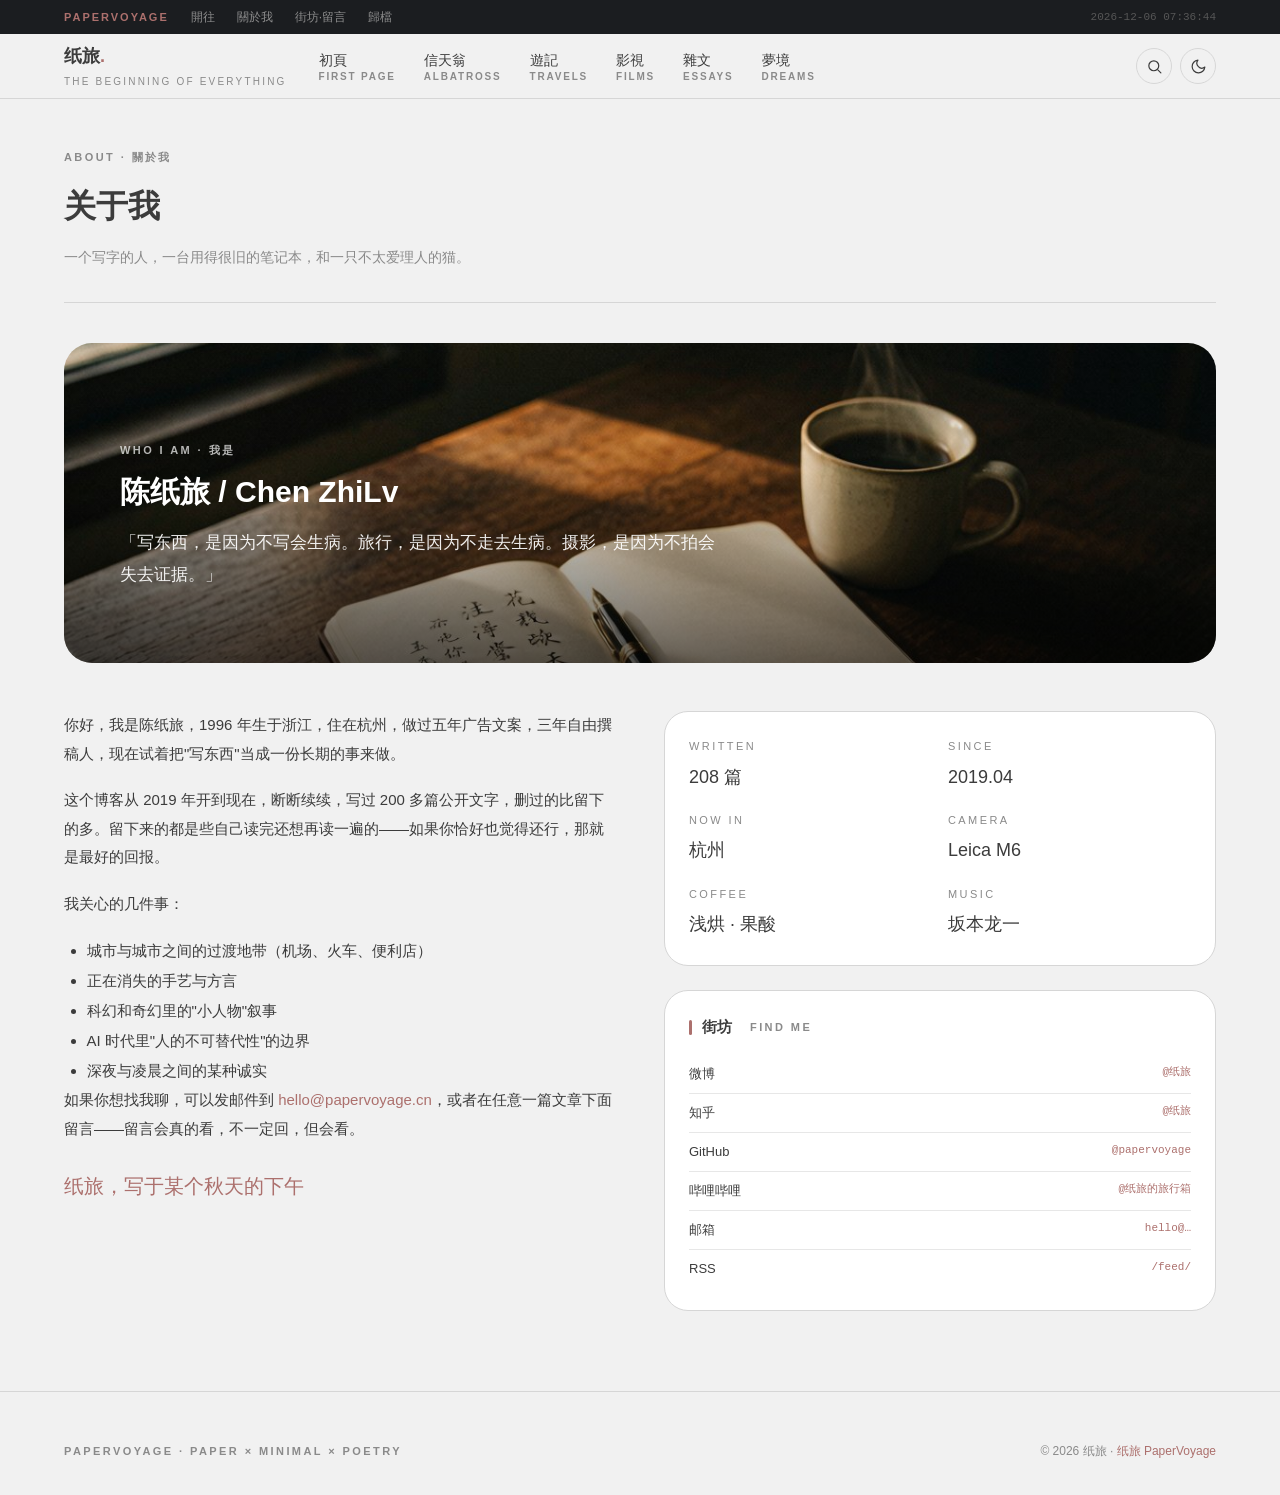
==== demo/about.html @ 53f0a87d "Initial commit: blog demo and papervoyage WordPress theme" ====
<!DOCTYPE html>
<html lang="zh-CN">
<head>
<meta charset="UTF-8">
<meta name="viewport" content="width=device-width, initial-scale=1.0">
<title>关于我 · 纸旅 PaperVoyage</title>
<link rel="stylesheet" href="theme.css">
<script>(function(){try{var t=localStorage.getItem('papervoyage-theme');if(t)document.documentElement.setAttribute('data-theme',t);}catch(e){}})();</script>
</head>
<body>

<div class="topbar"><div class="wrap">
  <span class="brandmark">PAPERVOYAGE</span>
  <ul class="menu">
    <li><a href="articles.html">開往</a></li>
    <li><a href="about.html">關於我</a></li>
    <li><a href="guestbook.html">街坊·留言</a></li>
    <li><a href="archive.html">歸檔</a></li>
  </ul>
  <span class="mono-date" id="topbar-clock"></span>
</div></div>

<header class="site-header"><div class="wrap">
  <div class="site-branding">
    <p class="site-title"><a href="index.html">纸旅<span class="dot">.</span></a></p>
    <div class="site-desc">The Beginning of Everything</div>
  </div>
  <nav class="main-navigation" id="site-navigation"><ul class="menu">
    <li class="menu-item"><a href="index.html"><span>初頁</span><span class="en">First Page</span></a></li>
    <li class="menu-item"><a href="category-albatross.html"><span>信天翁</span><span class="en">Albatross</span></a></li>
    <li class="menu-item"><a href="category-travels.html"><span>遊記</span><span class="en">Travels</span></a></li>
    <li class="menu-item"><a href="category-films.html"><span>影視</span><span class="en">Films</span></a></li>
    <li class="menu-item"><a href="category-essays.html"><span>雜文</span><span class="en">Essays</span></a></li>
    <li class="menu-item"><a href="category-dreams.html"><span>夢境</span><span class="en">Dreams</span></a></li>
  </ul></nav>
  <div class="header-actions">
    <button class="icon-btn" id="search-toggle" aria-label="搜索"><svg viewBox="0 0 24 24"><circle cx="11" cy="11" r="7"/><path d="M21 21l-4.3-4.3"/></svg></button>
    <button class="icon-btn" id="theme-toggle" aria-label="切换明暗"><svg viewBox="0 0 24 24"><path d="M21 12.8A9 9 0 1 1 11.2 3 7 7 0 0 0 21 12.8z"/></svg></button>
    <button class="icon-btn menu-toggle" id="menu-toggle" aria-label="菜单"><svg viewBox="0 0 24 24"><path d="M4 7h16M4 12h16M4 17h16"/></svg></button>
  </div>
</div></header>
<div class="nav-mask" id="nav-mask"></div>

<div class="search-overlay" id="search-overlay">
  <button class="icon-btn search-close" id="search-close">✕</button>
  <div class="search-inner">
    <span class="en-sub">Search the Archive</span>
    <form action="articles.html" method="get"><input type="search" name="q" placeholder="搜索文章…" autocomplete="off"></form>
  </div>
</div>

<main>
  <div class="wrap">
    <header class="page-head reveal">
      <span class="en-sub">About · 關於我</span>
      <h1>关于我</h1>
      <p class="desc">一个写字的人，一台用得很旧的笔记本，和一只不太爱理人的猫。</p>
    </header>

    <div class="about-hero reveal">
      <div class="hero-content">
        <span class="en-sub" style="color:rgba(255,255,255,.7)">Who I Am · 我是</span>
        <h1 style="font-size:30px">陈纸旅 / Chen ZhiLv</h1>
        <p class="hero-quote">「写东西，是因为不写会生病。旅行，是因为不走去生病。摄影，是因为不拍会失去证据。」</p>
      </div>
    </div>

    <div style="height:48px"></div>

    <div class="about-grid reveal">
      <div class="about-bio">
        <p>你好，我是陈纸旅，1996 年生于浙江，住在杭州，做过五年广告文案，三年自由撰稿人，现在试着把"写东西"当成一份长期的事来做。</p>
        <p>这个博客从 2019 年开到现在，断断续续，写过 200 多篇公开文字，删过的比留下的多。留下来的都是些自己读完还想再读一遍的——如果你恰好也觉得还行，那就是最好的回报。</p>
        <p>我关心的几件事：</p>
        <ul style="padding-left:1.5em;line-height:2">
          <li>城市与城市之间的过渡地带（机场、火车、便利店）</li>
          <li>正在消失的手艺与方言</li>
          <li>科幻和奇幻里的"小人物"叙事</li>
          <li>AI 时代里"人的不可替代性"的边界</li>
          <li>深夜与凌晨之间的某种诚实</li>
        </ul>
        <p>如果你想找我聊，可以发邮件到 <a href="mailto:hello@papervoyage.cn" style="color:var(--brand)">hello@papervoyage.cn</a>，或者在任意一篇文章下面留言——留言会真的看，不一定回，但会看。</p>
        <p class="sig">纸旅，写于某个秋天的下午</p>
      </div>

      <div>
        <div class="about-meta">
          <div class="cell"><span class="lab">Written</span><span class="val">208 篇</span></div>
          <div class="cell"><span class="lab">Since</span><span class="val">2019.04</span></div>
          <div class="cell"><span class="lab">Now In</span><span class="val">杭州</span></div>
          <div class="cell"><span class="lab">Camera</span><span class="val">Leica M6</span></div>
          <div class="cell"><span class="lab">Coffee</span><span class="val">浅烘 · 果酸</span></div>
          <div class="cell"><span class="lab">Music</span><span class="val">坂本龙一</span></div>
        </div>

        <div class="widget" style="margin-top:24px">
          <h3 class="widget-title">街坊 <span class="en-sub" style="margin-left:8px">Find me</span></h3>
          <ul>
            <li><a href="https://weibo.com" target="_blank" rel="noopener">微博</a><span class="n">@纸旅</span></li>
            <li><a href="https://www.zhihu.com" target="_blank" rel="noopener">知乎</a><span class="n">@纸旅</span></li>
            <li><a href="https://github.com" target="_blank" rel="noopener">GitHub</a><span class="n">@papervoyage</span></li>
            <li><a href="https://www.bilibili.com" target="_blank" rel="noopener">哔哩哔哩</a><span class="n">@纸旅的旅行箱</span></li>
            <li><a href="mailto:hello@papervoyage.cn">邮箱</a><span class="n">hello@…</span></li>
            <li><a href="#">RSS</a><span class="n">/feed/</span></li>
          </ul>
        </div>
      </div>
    </div>
  </div>
</main>

<footer class="site-footer"><div class="wrap">
  <div class="footer-bottom" style="border-top:none;padding-top:0">
    <span class="en-sub">PAPERVOYAGE · Paper × Minimal × Poetry</span>
    <span>© 2026 纸旅 · <a href="index.html" style="color:var(--brand)">纸旅 PaperVoyage</a></span>
  </div>
</div></footer>

<div class="float-tools" id="float-tools">
  <button class="icon-btn" id="back-to-top" aria-label="回到顶部"><svg viewBox="0 0 24 24"><path d="M12 19V5M5 12l7-7 7 7"/></svg></button>
</div>

<script src="theme.js"></script>
</body>
</html>
---- demo/theme.css ----
/* ============================================================
   纸旅 PaperVoyage · 主题样式（与 WordPress 主题同步）
   ============================================================ */

:root{
  --brand:#ac706d; --brand-hover:#9a6260;
  --bg:#f1f1f1; --bg-secondary:#e8e8e8; --surface:#ffffff;
  --ink:#3c3c3c; --muted:#8a8a8a; --line:#d6d6d6; --line-soft:rgba(60,60,60,.12);
  --topbar-bg:#1b1d20; --topbar-text:#8d8d8d;
  --font-sans:"Noto Sans SC","PingFang SC","Hiragino Sans GB","Microsoft YaHei",sans-serif;
  --font-serif:"Noto Serif SC","Songti SC","STSong","SimSun",serif;
  --font-mono:Menlo,Consolas,monaco,"Courier New",monospace;
  --r-sm:4px; --r-md:8px; --r-lg:12px; --r-xl:24px; --r-hero:28px; --r-pill:9999px;
  --shadow-pop:0 0 0 1px #0000000f,0 8px 20px -4px #0000001c,0 24px 56px -18px #0003;
}
[data-theme="dark"]{
  --brand:#b07a77; --brand-hover:#c08a87;
  --bg:#1b1d20; --bg-secondary:#23262a; --surface:#23262a;
  --ink:#c9c9c9; --muted:#7a7a7a; --line:#3a3a3a; --line-soft:rgba(255,255,255,.08);
  --topbar-bg:#0e1011; --topbar-text:#6d6d6d;
  --shadow-pop:0 0 0 1px #ffffff17,0 20px 48px -16px #00000073;
}

*,*::before,*::after{box-sizing:border-box;margin:0;padding:0}
html{-webkit-text-size-adjust:100%}
body{font-family:var(--font-sans);font-size:15px;line-height:1.85;color:var(--ink);background:var(--bg);transition:background .2s ease,color .2s ease;word-wrap:break-word}
a{color:var(--ink);text-decoration:none;transition:color .15s}
a:hover{color:var(--brand)}
img{display:block;max-width:100%}
button,input,textarea,select{font:inherit;color:inherit}
::selection{background:var(--brand);color:#fff}

.wrap{max-width:1200px;margin:0 auto;padding:0 24px}
.en-sub{font-size:11px;font-weight:600;letter-spacing:.22em;text-transform:uppercase;color:var(--muted)}
.sec-head{display:flex;align-items:center;gap:12px;margin-bottom:24px;flex-wrap:nowrap}
.sec-head .bar{width:3px;height:20px;background:var(--brand);border-radius:2px;flex:none}
.sec-head h2{font-size:20px;font-weight:600;white-space:nowrap;flex:none}
.sec-head .en-sub{white-space:nowrap;overflow:hidden;text-overflow:ellipsis;min-width:0}
.sec-head .more-link{flex:none}
.more-link{font-size:11px;font-weight:600;letter-spacing:.22em;text-transform:uppercase;color:var(--muted);margin-left:auto}
.more-link:hover{color:var(--brand)}

.reveal{opacity:0;transform:translateY(16px);transition:opacity .5s ease,transform .5s ease}
.reveal.is-in{opacity:1;transform:none}
@media(prefers-reduced-motion:reduce){.reveal{opacity:1;transform:none;transition:none}}

/* ========== 顶部工具条 ========== */
.topbar{background:var(--topbar-bg);color:var(--topbar-text);font-size:12px}
.topbar .wrap{display:flex;align-items:center;gap:22px;min-height:34px}
.topbar .brandmark{color:var(--brand);font-weight:600;letter-spacing:.18em;font-size:11px;text-transform:uppercase}
.topbar a{color:var(--topbar-text);font-size:12px}
.topbar a:hover{color:#e8e8e8}
.topbar .menu{display:flex;gap:22px;list-style:none}
.topbar .mono-date{margin-left:auto;font-family:var(--font-mono);font-size:11px;color:#565656}

/* ========== 吸顶主导航 ========== */
.site-header{position:sticky;top:0;z-index:50;background:rgba(241,241,241,.82);backdrop-filter:blur(8px);-webkit-backdrop-filter:blur(8px);border-bottom:1px solid var(--line)}
[data-theme="dark"] .site-header{background:rgba(27,29,32,.82)}
.site-header .wrap{display:flex;align-items:center;gap:32px;min-height:64px}
.site-title{font-size:18px;font-weight:600}
.site-title .dot{color:var(--brand)}
.site-desc{font-size:10px;letter-spacing:.22em;text-transform:uppercase;color:var(--muted)}
.main-navigation{flex:1}
.main-navigation .menu{display:flex;gap:28px;list-style:none}
.main-navigation .menu-item>a{display:flex;flex-direction:column;padding:10px 0 8px;font-size:14px;font-weight:500;line-height:1.3;position:relative}
.main-navigation .menu-item>a .en{font-size:10px;font-weight:600;letter-spacing:.18em;text-transform:uppercase;color:var(--muted);transition:color .15s}
.main-navigation .menu-item>a::after{content:"";position:absolute;left:0;right:100%;bottom:4px;height:2px;background:var(--brand);border-radius:2px;transition:right .2s}
.main-navigation .menu-item>a:hover,.main-navigation .menu-item>a.active{color:var(--brand)}
.main-navigation .menu-item>a:hover .en,.main-navigation .menu-item>a.active .en{color:var(--brand)}
.main-navigation .menu-item>a:hover::after,.main-navigation .menu-item>a.active::after{right:0}
.header-actions{display:flex;gap:8px}
.icon-btn{display:inline-flex;align-items:center;justify-content:center;width:36px;height:36px;border:1px solid var(--line);border-radius:var(--r-pill);background:transparent;color:var(--ink);cursor:pointer;transition:.15s}
.icon-btn:hover{color:var(--brand);border-color:var(--brand)}
.icon-btn svg{width:17px;height:17px;stroke:currentColor;fill:none;stroke-width:1.7;stroke-linecap:round;stroke-linejoin:round}
.menu-toggle{display:none}

/* ========== Hero ========== */
.hero{padding:40px 0 0}
.hero-inner{position:relative;border-radius:var(--r-hero);overflow:hidden;min-height:460px;display:flex;align-items:flex-end;background:#2b2b2b url("../papervoyage/assets/img/hero-default.jpg") center/cover no-repeat;color:#f1f1f1}
.hero-inner::before{content:"";position:absolute;inset:0;background:linear-gradient(0deg,rgba(0,0,0,.66),rgba(0,0,0,.06) 62%)}
.hero-content{position:relative;z-index:2;padding:56px 56px 88px;max-width:720px}
.hero-content .en-sub{color:rgba(255,255,255,.7);display:block;margin-bottom:12px}
.hero-content h1{font-size:36px;line-height:1.35;margin-bottom:14px;color:#fff}
.hero-quote{font-family:var(--font-serif);font-size:17px;line-height:1.9;color:rgba(255,255,255,.92)}
.hero-corners span{position:absolute;width:20px;height:20px;z-index:3;border-style:solid;border-color:rgba(255,255,255,.8);border-width:0}
.c-tl{top:18px;left:18px;border-top-width:2px;border-left-width:2px}
.c-tr{top:18px;right:18px;border-top-width:2px;border-right-width:2px}
.c-bl{bottom:18px;left:18px;border-bottom-width:2px;border-left-width:2px}
.c-br{bottom:18px;right:18px;border-bottom-width:2px;border-right-width:2px}
.hero-bubble{position:absolute;background:rgba(255,255,255,.88);color:#3c3c3c;font-size:12px;line-height:1.5;border-radius:14px;padding:6px 14px;box-shadow:0 4px 14px rgba(0,0,0,.14);max-width:220px;z-index:2;animation:bubble-float 7s ease-in-out infinite}
.hero-bubble .who{color:var(--brand);font-weight:600;margin-right:4px}
@keyframes bubble-float{0%,100%{transform:translateY(0)}50%{transform:translateY(-10px)}}
.hero-waves{position:relative;height:90px;margin-top:-64px;z-index:4;pointer-events:none}
.hero-waves svg{width:100%;height:100%;display:block}
.wave{animation:move-forever 12s linear infinite}
.wave.w2{animation-duration:9s;animation-direction:reverse}
.wave.w3{animation-duration:15s}
.wf1{fill:hsla(0,0%,95%,.3)}
.wf2{fill:hsla(0,0%,95%,.5)}
.wf3{fill:hsla(0,0%,95%,.7)}
[data-theme="dark"] .wf1{fill:rgba(255,255,255,.04)}
[data-theme="dark"] .wf2{fill:rgba(255,255,255,.06)}
[data-theme="dark"] .wf3{fill:rgba(255,255,255,.09)}
@keyframes move-forever{0%{transform:translateX(0)}100%{transform:translateX(-50%)}}

/* ========== 通用区块 ========== */
.home-section{padding:48px 0 8px}
.home-grid{display:grid;grid-template-columns:repeat(3,1fr);gap:32px}
.post-item{display:flex;align-items:baseline;gap:12px;padding:11px 0;border-bottom:1px solid var(--line-soft);font-size:14px}
.post-item .t{flex:1;line-height:1.6}
.post-item .d{font-family:var(--font-mono);font-size:12px;color:var(--muted);flex:none}
.temp-badge{display:inline-block;background:var(--brand);color:#fff;font-size:11px;font-weight:600;font-family:var(--font-mono);padding:1px 8px;border-radius:var(--r-sm);line-height:1.6;flex:none;white-space:nowrap}
.feature-card{display:block;position:relative;border-radius:var(--r-xl);overflow:hidden;margin-bottom:20px;background:var(--bg-secondary)}
.feature-card .thumb{aspect-ratio:16/9;overflow:hidden}
.feature-card .thumb img{width:100%;height:100%;object-fit:cover;transition:transform .45s ease}
.feature-card:hover .thumb img{transform:scale(1.03)}
.feature-card .cap{position:absolute;left:0;right:0;bottom:0;padding:44px 22px 18px;background:linear-gradient(0deg,rgba(0,0,0,.72),transparent);color:#fff}
.feature-card .cat{font-size:10px;letter-spacing:.2em;text-transform:uppercase;color:rgba(255,255,255,.7);display:block;margin-bottom:6px}
.feature-card h3{font-size:18px;color:#fff}
.feature-card .d{font-family:var(--font-mono);font-size:11px;color:rgba(255,255,255,.65);margin-top:6px;display:block}
.hot-list{list-style:none}
.hot-list li{display:flex;align-items:baseline;gap:10px;padding:9px 0;border-bottom:1px solid var(--line-soft);font-size:13px}
.hot-list li:last-child{border-bottom:none}
.hot-list .rank{font-family:var(--font-mono);font-size:12px;color:var(--muted);width:20px;flex:none}
.hot-list li:nth-child(-n+3) .rank{color:var(--brand);font-weight:700}
.hot-list .t{flex:1}
.hot-list .temp-badge{font-size:10px;padding:0 6px}

/* ========== 标签云（纸面内联列表 · 修复破坏美感） ========== */
.tag-cloud{font-size:12px;line-height:1.9;color:var(--muted);display:flex;flex-wrap:wrap;align-items:baseline;gap:0 4px}
.tag-cloud a{color:var(--ink);transition:color .15s;display:inline-flex;align-items:baseline;gap:3px}
.tag-cloud a:hover{color:var(--brand)}
.tag-cloud .n{font-family:var(--font-mono);font-size:10px;color:var(--muted);font-weight:400;opacity:.7}
.tag-cloud a:hover .n{color:var(--brand);opacity:1}
.tag-cloud .sep{color:var(--line);user-select:none;padding:0 4px;opacity:.6}

/* ========== 筛选条（功能型：使用纸色胶囊） ========== */
.filter-bar{margin-bottom:32px}
.filter-bar .en-sub{display:block;margin-bottom:10px}
.tag-pills{display:flex;flex-wrap:wrap;gap:8px}
.tag-pill{display:inline-flex;align-items:center;gap:6px;border:1px solid var(--line);border-radius:var(--r-pill);padding:4px 14px;font-size:12px;color:var(--muted);background:var(--bg);transition:.15s}
.tag-pill .n{font-family:var(--font-mono);font-size:11px;color:var(--brand)}
.tag-pill:hover,.tag-pill.is-active{color:var(--brand);border-color:var(--brand);background:var(--surface)}

/* ========== 页面头（列表/归档/关于/搜索） ========== */
.page-head{padding:48px 0 32px;border-bottom:1px solid var(--line);margin-bottom:40px}
.page-head .en-sub{display:block;margin-bottom:10px}
.page-head h1{font-size:32px;margin:0 0 8px}
.page-head .desc{color:var(--muted);font-size:14px;max-width:640px;margin:0}

/* ========== 列表流 + 侧栏 ========== */
.content-with-sidebar{display:grid;grid-template-columns:minmax(0,1fr) 280px;gap:48px;align-items:start}
.post-card{background:var(--surface);border:1px solid var(--line);border-radius:var(--r-xl);overflow:hidden;margin-bottom:28px;transition:transform .2s ease,border-color .2s ease}
.post-card:hover{transform:translateY(-2px);border-color:var(--brand)}
.post-card .card-thumb{display:block;aspect-ratio:21/9;overflow:hidden}
.post-card .card-thumb img{width:100%;height:100%;object-fit:cover}
.post-card .card-body{padding:24px 28px}
.post-card .card-meta{display:flex;align-items:center;gap:12px;flex-wrap:wrap;font-size:12px;color:var(--muted);margin-bottom:10px}
.post-card .card-meta .cat-link{color:var(--brand);font-weight:500}
.post-card .card-meta time{font-family:var(--font-mono);font-size:11px}
.post-card h2{font-size:20px;margin:0 0 10px}
.post-card .excerpt{color:var(--muted);font-size:14px;margin-bottom:14px}
.post-card .card-foot{display:flex;align-items:center;gap:14px}
.btn{display:inline-block;font-size:13px;padding:8px 20px;border-radius:var(--r-md);border:1px solid var(--line);background:transparent;color:var(--ink);transition:.15s}
.btn:hover{border-color:var(--brand);color:var(--brand)}
.btn-primary{background:var(--brand);color:#fff;border-color:var(--brand)}
.btn-primary:hover{background:var(--brand-hover);border-color:var(--brand-hover);color:#fff}

.widget{background:var(--surface);border:1px solid var(--line);border-radius:var(--r-xl);padding:22px 24px;margin-bottom:24px;font-size:13px}
.widget-title{display:flex;align-items:center;gap:10px;font-size:15px;font-weight:600;margin:0 0 14px}
.widget-title::before{content:"";width:3px;height:15px;background:var(--brand);border-radius:2px;flex:none}
.widget ul{list-style:none;margin:0;padding:0}
.widget ul li{padding:7px 0;border-bottom:1px solid var(--line-soft);display:flex;justify-content:space-between;gap:8px}
.widget ul li:last-child{border-bottom:none}
.widget ul li a:hover{color:var(--brand)}
.widget ul li .n{font-family:var(--font-mono);font-size:11px;color:var(--brand)}
.widget .post-date{display:block;font-family:var(--font-mono);font-size:11px;color:var(--muted);margin-top:2px}
.widget input[type=search],.widget input[type=text]{width:100%;padding:8px 12px;border:1px solid var(--line);border-radius:var(--r-md);background:var(--bg);outline:none;transition:border-color .2s}
.widget input:focus{border-color:var(--brand)}

.pagination{display:flex;justify-content:center;gap:8px;margin:40px 0}
.pagination a,.pagination span{display:inline-flex;align-items:center;justify-content:center;min-width:38px;height:38px;padding:0 12px;border:1px solid var(--line);border-radius:var(--r-md);font-size:13px;font-family:var(--font-mono);color:var(--muted);background:var(--surface)}
.pagination a:hover{color:var(--brand);border-color:var(--brand)}
.pagination .current{background:var(--brand);border-color:var(--brand);color:#fff}

/* ========== 文章详情 ========== */
.single-head{padding:56px 0 32px;max-width:760px}
.single-head .en-sub{display:block;margin-bottom:12px}
.single-head h1{font-size:34px;line-height:1.35;margin-bottom:18px}
.single-meta{display:flex;flex-wrap:wrap;align-items:center;gap:16px;font-size:13px;color:var(--muted)}
.single-meta time{font-family:var(--font-mono);font-size:12px}
.single-meta .sep{width:3px;height:3px;border-radius:50%;background:var(--line)}

.single-layout{display:grid;grid-template-columns:minmax(0,1fr) 280px;gap:56px;align-items:start}
.entry-content{max-width:72ch;font-size:16px;line-height:1.9}
.entry-content>p{margin-bottom:1.5em;text-align:justify}
.entry-content h2{font-size:24px;margin:2em 0 .8em;padding-left:14px;border-left:3px solid var(--brand)}
.entry-content h3{font-size:19px;margin:1.8em 0 .7em}
.entry-content ul,.entry-content ol{padding-left:1.5em;margin-bottom:1.5em}
.entry-content li{margin-bottom:.4em}
.entry-content img{border-radius:var(--r-lg);margin:1.6em auto}
.entry-content figure{margin:1.6em 0}
.entry-content figcaption{text-align:center;font-size:12px;color:var(--muted);margin-top:8px}
.entry-content blockquote{margin:1.8em 0;padding:14px 0 14px 20px;border-left:3px solid var(--brand);color:var(--muted);font-family:var(--font-serif);font-size:1.05em}
.entry-content code{font-family:var(--font-mono);font-size:.88em;background:var(--bg-secondary);padding:2px 7px;border-radius:var(--r-sm);color:var(--brand-dark-mode)}
[data-theme="dark"] .entry-content code{color:#d39a97}
.entry-content pre{padding:18px 20px;background:var(--bg-secondary);border-radius:var(--r-lg);border:1px solid var(--line);line-height:1.7;overflow-x:auto;margin:1.6em 0}
.entry-content pre code{background:none;padding:0;color:inherit}

.single-thumb{border-radius:var(--r-xl);overflow:hidden;margin-bottom:40px}
.entry-tags{display:flex;flex-wrap:wrap;gap:8px;margin:36px 0}

.share-box{display:flex;align-items:center;gap:10px;padding:18px 22px;background:var(--surface);border:1px solid var(--line);border-radius:var(--r-xl);margin-bottom:28px;flex-wrap:wrap}
.share-box .en-sub{margin-right:auto}
.share-btn{display:inline-flex;align-items:center;gap:6px;border:1px solid var(--line);background:transparent;border-radius:var(--r-pill);padding:6px 16px;font-size:12px;color:var(--muted);cursor:pointer;transition:.15s}
.share-btn:hover{color:var(--brand);border-color:var(--brand)}
.share-btn svg{width:14px;height:14px;stroke:currentColor;fill:none;stroke-width:1.7;stroke-linecap:round;stroke-linejoin:round}

.post-nav{display:grid;grid-template-columns:1fr 1fr;gap:20px;margin:8px 0 40px}
.post-nav a{display:block;padding:18px 22px;background:var(--surface);border:1px solid var(--line);border-radius:var(--r-xl);transition:.2s}
.post-nav a:hover{border-color:var(--brand);transform:translateY(-2px)}
.post-nav .nav-label{font-size:10px;letter-spacing:.22em;text-transform:uppercase;color:var(--muted);display:block;margin-bottom:6px}
.post-nav .nav-title{font-size:14px;font-weight:500}
.post-nav .nav-next{text-align:right}

.comments-area{margin-top:48px;padding-top:36px;border-top:1px solid var(--line)}
.comments-title{display:flex;align-items:center;gap:12px;font-size:18px;margin-bottom:24px}
.comment-list{list-style:none;margin:0;padding:0}
.comment-list .children{list-style:none;margin:0;padding-left:52px}
.comment-body{display:flex;gap:14px;padding:20px 0;border-bottom:1px solid var(--line-soft)}
.comment-avatar{width:40px;height:40px;border-radius:var(--r-pill);flex:none;background:linear-gradient(135deg,var(--brand),#7e524f);color:#fff;display:flex;align-items:center;justify-content:center;font-size:14px;font-weight:600}
.comment-main{flex:1;min-width:0}
.comment-meta{display:flex;align-items:baseline;gap:10px;flex-wrap:wrap;margin-bottom:6px}
.comment-author{font-size:14px;font-weight:600}
.comment-date{font-family:var(--font-mono);font-size:11px;color:var(--muted)}
.comment-content p{font-size:14px;margin-bottom:.4em}
.comment-reply{font-size:11px;letter-spacing:.14em;text-transform:uppercase;color:var(--muted);font-weight:600}
.comment-reply:hover{color:var(--brand)}
.comment-form{margin-top:24px;display:grid;gap:14px}
.comment-form textarea,.comment-form input[type=text],.comment-form input[type=email]{width:100%;padding:12px 16px;background:var(--surface);border:1px solid var(--line);border-radius:var(--r-lg);outline:none;transition:border-color .2s;font-family:inherit}
.comment-form textarea:focus,.comment-form input:focus{border-color:var(--brand)}
.comment-form label{display:block;font-size:12px;color:var(--muted);margin-bottom:6px}
.comment-form .row{display:grid;grid-template-columns:1fr 1fr 1fr;gap:12px}
.comment-form .hint{font-size:12px;color:var(--muted)}

/* ========== 归档时间线 ========== */
.archive-timeline{position:relative;padding-left:24px}
.archive-timeline::before{content:"";position:absolute;left:5px;top:6px;bottom:6px;width:1px;background:var(--line)}
.archive-year{margin-bottom:36px}
.archive-year h2{position:relative;font-size:22px;font-family:var(--font-mono);color:var(--brand);margin-bottom:16px}
.archive-year h2::before{content:"";position:absolute;left:-24px;top:50%;width:11px;height:11px;margin-top:-5px;border-radius:50%;background:var(--bg);border:2px solid var(--brand)}

/* ========== 关于页 ========== */
.about-hero{position:relative;border-radius:var(--r-hero);overflow:hidden;min-height:320px;background:#2b2b2b url("../papervoyage/assets/img/card-essay.jpg") center/cover no-repeat;display:flex;align-items:flex-end}
.about-hero::before{content:"";position:absolute;inset:0;background:linear-gradient(0deg,rgba(0,0,0,.6),rgba(0,0,0,.05) 60%)}
.about-hero .hero-content{padding:48px 56px 72px;position:relative;z-index:2}
.about-grid{display:grid;grid-template-columns:1fr 1fr;gap:48px;align-items:start}
.about-bio{max-width:560px}
.about-bio p{font-size:15px;line-height:1.9;margin-bottom:1.2em}
.about-bio .sig{font-family:var(--font-serif);font-size:20px;color:var(--brand);margin-top:24px}
.about-meta{display:grid;grid-template-columns:repeat(2,1fr);gap:16px;background:var(--surface);border:1px solid var(--line);border-radius:var(--r-xl);padding:24px}
.about-meta .cell .lab{font-size:11px;letter-spacing:.22em;text-transform:uppercase;color:var(--muted);display:block;margin-bottom:4px}
.about-meta .cell .val{font-size:18px;font-weight:500}

/* ========== 搜索浮层 ========== */
.search-overlay{position:fixed;inset:0;z-index:90;background:rgba(241,241,241,.94);backdrop-filter:blur(10px);-webkit-backdrop-filter:blur(10px);display:flex;align-items:flex-start;justify-content:center;padding:14vh 24px 0;opacity:0;visibility:hidden;transition:.2s}
[data-theme="dark"] .search-overlay{background:rgba(27,29,32,.94)}
.search-overlay.is-open{opacity:1;visibility:visible}
.search-inner{width:100%;max-width:640px}
.search-inner .en-sub{display:block;margin-bottom:14px}
.search-inner input{width:100%;font-size:24px;font-weight:500;padding:14px 4px;background:transparent;border:none;border-bottom:2px solid var(--line);outline:none;color:var(--ink);font-family:inherit;transition:border-color .2s}
.search-inner input:focus{border-bottom-color:var(--brand)}
.search-hint{margin-top:12px;font-size:12px;color:var(--muted)}
.search-close{position:absolute;top:24px;right:24px;width:44px;height:44px;font-size:20px}

/* ========== 页脚 ========== */
.site-footer{border-top:1px solid var(--line);padding:48px 0 32px;margin-top:56px;font-size:13px;color:var(--muted)}
.footer-grid{display:grid;grid-template-columns:2fr 1fr 1fr 1fr;gap:32px;margin-bottom:32px}
.footer-brand .site-title{font-size:16px;color:var(--ink);margin-bottom:8px}
.footer-brand p{font-size:13px;margin:0 0 10px}
.footer-col h4{font-size:13px;font-weight:600;color:var(--ink);margin:0 0 12px}
.footer-col .menu{list-style:none;margin:0;padding:0}
.footer-col .menu li{padding:5px 0}
.footer-col a{color:var(--muted)}
.footer-col a:hover{color:var(--brand)}
.footer-bottom{border-top:1px solid var(--line-soft);padding-top:20px;display:flex;flex-wrap:wrap;gap:12px;align-items:center;justify-content:space-between;font-size:12px}

/* ========== 右侧悬浮工具条 ========== */
.float-tools{position:fixed;right:20px;bottom:88px;z-index:40;display:flex;flex-direction:column;gap:8px;padding:8px;background:rgba(255,255,255,.85);backdrop-filter:blur(8px);-webkit-backdrop-filter:blur(8px);border:1px solid var(--line);border-radius:var(--r-pill);opacity:0;visibility:hidden;transform:translateY(8px);transition:.2s}
[data-theme="dark"] .float-tools{background:rgba(35,38,42,.85)}
.float-tools.is-show{opacity:1;visibility:visible;transform:none}
.float-tools .icon-btn{border:none;width:34px;height:34px}

/* ========== 响应式 ========== */
@media(max-width:1024px){
  .home-grid{grid-template-columns:1fr 1fr}
  .footer-grid{grid-template-columns:1fr 1fr}
  .single-layout,.content-with-sidebar{grid-template-columns:1fr}
  .sidebar{order:2}
  .about-grid{grid-template-columns:1fr}
}
@media(max-width:768px){
  body{font-size:14px}
  .topbar .menu{display:none}
  .main-navigation{position:fixed;top:0;right:-100%;width:min(320px,84vw);height:100vh;background:var(--surface);box-shadow:var(--shadow-pop);z-index:80;padding:80px 28px 28px;transition:right .3s;overflow-y:auto;flex:none;display:block}
  .main-navigation.is-open{right:0}
  .main-navigation .menu{flex-direction:column;gap:4px}
  .main-navigation .menu-item>a{padding:12px 0}
  .menu-toggle{display:inline-flex;position:relative;z-index:90}
  .nav-mask{position:fixed;inset:0;background:rgba(0,0,0,.35);z-index:70;opacity:0;visibility:hidden;transition:.2s}
  .nav-mask.is-open{opacity:1;visibility:visible}
  .home-grid{grid-template-columns:1fr;gap:24px}
  .hero-content{padding:32px 24px 72px}
  .hero-content h1{font-size:26px}
  .hero-inner{min-height:340px;border-radius:20px}
  .hero-bubble{display:none}
  .post-item .d{display:none}
  .single-head h1{font-size:26px}
  .post-nav{grid-template-columns:1fr}
  .comment-form .row{grid-template-columns:1fr}
  .footer-grid{grid-template-columns:1fr;gap:24px}
  .float-tools{right:12px;bottom:72px}
  .footer-bottom{justify-content:flex-start}
  .about-hero{border-radius:20px}
  .about-hero .hero-content{padding:32px 24px 56px}
}

/* ============================================================
   栏目专属视觉 — 每个栏目页有独立的美学气质
   ============================================================ */

/* === 信天翁 · 海与飞翔 === */
.cat-albatross .cat-hero{
  background:linear-gradient(160deg,#2a3a4a,#1a2530);
  border-radius:var(--r-hero);overflow:hidden;position:relative;min-height:340px;display:flex;align-items:center;justify-content:center;
}
.cat-albatross .cat-hero::before{content:"";position:absolute;inset:0;background:url("../papervoyage/assets/img/hero-default.jpg") center/cover;opacity:.5;mix-blend-mode:luminosity}
.cat-albatross .cat-hero::after{content:"";position:absolute;inset:0;background:linear-gradient(180deg,rgba(20,35,50,.3),rgba(20,35,50,.7))}
.cat-albatross .cat-hero-inner{position:relative;z-index:2;text-align:center;color:#e8f0f5;padding:60px 40px}
.cat-albatross .cat-hero-inner .en-sub{color:rgba(180,200,215,.7);display:block;margin-bottom:14px}
.cat-albatross .cat-hero-inner h1{font-size:42px;color:#fff;letter-spacing:.08em}
.cat-albatross .cat-hero-inner p{font-family:var(--font-serif);font-size:15px;color:rgba(220,235,245,.8);margin-top:14px;max-width:480px;margin-left:auto;margin-right:auto}
.cat-albatross .wind-lines{position:absolute;inset:0;z-index:1;opacity:.3}
.cat-albatross .wind-lines svg{width:100%;height:100%}
/* 信天翁文章卡：航海日志风 */
.cat-albatross .log-card{display:grid;grid-template-columns:120px 1fr;gap:0;background:var(--surface);border:1px solid var(--line);border-radius:var(--r-xl);overflow:hidden;margin-bottom:20px;transition:border-color var(--t-base)}
.cat-albatross .log-card:hover{border-color:var(--brand)}
.cat-albatross .log-date{background:linear-gradient(180deg,#2a3a4a,#1a2530);color:#b8d0e0;display:flex;flex-direction:column;align-items:center;justify-content:center;padding:20px 12px;font-family:var(--font-mono)}
.cat-albatross .log-date .day{font-size:28px;font-weight:700;line-height:1}
.cat-albatross .log-date .mon{font-size:11px;letter-spacing:.15em;text-transform:uppercase;margin-top:6px;opacity:.7}
.cat-albatross .log-body{padding:20px 24px}
.cat-albatross .log-body h3{font-size:17px;margin-bottom:6px}
.cat-albatross .log-body p{font-size:13px;color:var(--muted);line-height:1.7;margin-bottom:8px}
.cat-albatross .log-body .log-meta{display:flex;gap:14px;font-size:12px;color:var(--muted);font-family:var(--font-mono)}

/* === 遊記 · 路与邮戳 === */
.cat-travels .cat-hero{
  background:linear-gradient(135deg,#3d3023,#5c4936);
  border-radius:var(--r-hero);overflow:hidden;position:relative;min-height:340px;display:flex;align-items:flex-end
}
.cat-travels .cat-hero::before{content:"";position:absolute;inset:0;background:url("../papervoyage/assets/img/card-essay.jpg") center/cover;opacity:.4;mix-blend-mode:overlay}
.cat-travels .cat-hero::after{content:"";position:absolute;inset:0;background:linear-gradient(0deg,rgba(50,38,28,.8),transparent 60%)}
.cat-travels .cat-hero-inner{position:relative;z-index:2;padding:48px;color:#f5ede0;max-width:600px}
.cat-travels .cat-hero-inner .en-sub{color:rgba(230,215,190,.7);display:block;margin-bottom:12px}
.cat-travels .cat-hero-inner h1{font-size:38px;color:#fff}
.cat-travels .cat-hero-inner p{font-family:var(--font-serif);font-size:15px;color:rgba(240,230,215,.8);margin-top:12px}
.cat-travels .route-dashed{position:absolute;top:50%;left:0;right:0;height:2px;z-index:1;background:repeating-linear-gradient(90deg,rgba(255,255,255,.3) 0 8px,transparent 8px 20px)}
/* 遊記文章卡：明信片风 */
.cat-travels .postcard{background:var(--surface);border:1px solid var(--line);border-radius:var(--r-lg);padding:24px;margin-bottom:20px;position:relative;transition:transform var(--t-base),border-color var(--t-base)}
.cat-travels .postcard:hover{border-color:var(--brand);transform:translateY(-3px)}
.cat-travels .postcard::before{content:"";position:absolute;top:12px;right:12px;width:50px;height:60px;border:2px dashed var(--line);border-radius:4px;opacity:.4}
.cat-travels .postcard .stamp{position:absolute;top:16px;right:20px;font-family:var(--font-mono);font-size:10px;color:var(--muted);text-align:center;z-index:1;line-height:1.4}
.cat-travels .postcard .stamp .big{font-size:18px;color:var(--brand);display:block}
.cat-travels .postcard h3{font-size:18px;margin-bottom:8px;padding-right:60px}
.cat-travels .postcard p{font-size:13px;color:var(--muted);line-height:1.7;margin-bottom:10px}
.cat-travels .postcard .pc-meta{font-family:var(--font-mono);font-size:11px;color:var(--muted)}

/* === 影視 · 暗厅与胶片 === */
.cat-films{--bg-page:#0e1011}
.cat-films .site-header{background:rgba(14,16,17,.9);border-bottom-color:#2a2a2a}
.cat-films .topbar{background:#000}
.cat-films main{background:#0e1011;color:#c0c0c0}
.cat-films .page-head{border-bottom-color:#2a2a2a}
.cat-films .page-head h1{color:#f0f0f0}
.cat-films .page-head .desc{color:#777}
.cat-films .page-head .en-sub{color:#666}
.cat-films .cat-hero{
  background:#000;border-radius:var(--r-hero);overflow:hidden;position:relative;min-height:360px;display:flex;align-items:center;
}
.cat-films .cat-hero::before{content:"";position:absolute;inset:0;background:url("../papervoyage/assets/img/card-film.jpg") center/cover;opacity:.35}
.cat-films .cat-hero::after{content:"";position:absolute;inset:0;background:radial-gradient(ellipse at 30% 50%,rgba(255,200,100,.08),transparent 60%)}
.cat-films .cat-hero-inner{position:relative;z-index:2;padding:60px;color:#e0d8c8}
.cat-films .cat-hero-inner .en-sub{color:#8a7a5a;display:block;margin-bottom:14px}
.cat-films .cat-hero-inner h1{font-size:42px;color:#f5e6c8;letter-spacing:.04em}
.cat-films .cat-hero-inner p{font-family:var(--font-serif);font-size:15px;color:rgba(210,195,165,.6);margin-top:14px}
/* 胶片孔装饰 */
.cat-films .filmstrip{height:24px;background:repeating-linear-gradient(90deg,#000 0 30px,transparent 30px 36px);border-top:2px solid #1a1a1a;border-bottom:2px solid #1a1a1a;margin:0 0 32px}
/* 影視文章卡：宽银幕 letterbox */
.cat-films .screening{background:#181a1c;border:1px solid #2a2a2a;border-radius:var(--r-lg);overflow:hidden;margin-bottom:24px;transition:border-color var(--t-base)}
.cat-films .screening:hover{border-color:#8a7a5a}
.cat-films .screening .scr-thumb{aspect-ratio:21/9;overflow:hidden;position:relative}
.cat-films .screening .scr-thumb img{width:100%;height:100%;object-fit:cover;opacity:.8}
.cat-films .screening .scr-thumb::after{content:"";position:absolute;inset:0;box-shadow:inset 0 0 80px rgba(0,0,0,.6)}
.cat-films .screening .scr-body{padding:20px 24px}
.cat-films .screening h3{font-size:18px;color:#e8e0d0;margin-bottom:8px}
.cat-films .screening p{font-size:13px;color:#888;line-height:1.7;margin-bottom:10px}
.cat-films .screening .scr-meta{display:flex;gap:18px;font-family:var(--font-mono);font-size:11px;color:#666}
.cat-films .screening .scr-meta .runtime{color:#c8a050}
.cat-films .sidebar .widget{background:#181a1c;border-color:#2a2a2a}
.cat-films .sidebar .widget-title{color:#e0d8c8}
.cat-films .sidebar .widget ul li{border-bottom-color:#222}
.cat-films .sidebar .widget a{color:#999}
.cat-films .sidebar .widget a:hover{color:#c8a050}
.cat-films .site-footer{border-top-color:#2a2a2a;color:#666}

/* === 雜文 · 纸面与墨迹 === */
.cat-essays .cat-hero{
  background:var(--bg);border:1px solid var(--line);border-radius:var(--r-hero);min-height:280px;display:flex;align-items:center;justify-content:center;position:relative;overflow:hidden
}
.cat-essays .cat-hero::before{content:"";position:absolute;top:20%;left:10%;width:200px;height:200px;border-radius:50%;background:radial-gradient(circle,rgba(60,60,60,.04),transparent 70%)}
.cat-essays .cat-hero-inner{text-align:center;padding:60px 40px;position:relative;z-index:2}
.cat-essays .cat-hero-inner .en-sub{display:block;margin-bottom:16px}
.cat-essays .cat-hero-inner h1{font-size:40px;letter-spacing:.04em;position:relative;display:inline-block}
.cat-essays .cat-hero-inner h1::after{content:"";display:block;width:60px;height:2px;background:var(--brand);margin:16px auto 0}
.cat-essays .cat-hero-inner p{font-family:var(--font-serif);font-size:15px;color:var(--muted);margin-top:18px;max-width:440px;margin-left:auto;margin-right:auto;line-height:2}
/* 雜文文章：手稿信件风 — 无图，纯文字，大标题 */
.cat-essays .manuscript{border-bottom:1px solid var(--line-soft);padding:32px 0;transition:opacity var(--t-base)}
.cat-essays .manuscript:hover{opacity:.7}
.cat-essays .manuscript .ms-date{font-family:var(--font-mono);font-size:11px;color:var(--muted);margin-bottom:8px;letter-spacing:.05em}
.cat-essays .manuscript h3{font-size:22px;margin-bottom:10px;line-height:1.5}
.cat-essays .manuscript h3 a:hover{color:var(--brand)}
.cat-essays .manuscript .ms-excerpt{font-size:15px;color:var(--muted);line-height:2;max-width:620px;margin-bottom:10px}
.cat-essays .manuscript .ms-foot{display:flex;gap:16px;font-family:var(--font-mono);font-size:11px;color:var(--muted)}
.cat-essays .manuscript .ms-foot .temp-badge{font-size:10px}

/* === 夢境 · 雾与月光 === */
.cat-dreams .cat-hero{
  background:linear-gradient(180deg,#1a1a2e 0%,#2a2a3e 40%,#3a3548 70%,#4a4458 100%);
  border-radius:var(--r-hero);overflow:hidden;position:relative;min-height:360px;display:flex;align-items:center;justify-content:center
}
.cat-dreams .cat-hero::before{content:"";position:absolute;top:15%;right:15%;width:120px;height:120px;border-radius:50%;background:radial-gradient(circle,rgba(220,215,240,.3),rgba(180,175,210,.1) 50%,transparent 70%);filter:blur(4px)}
.cat-dreams .cat-hero::after{content:"";position:absolute;inset:0;background:radial-gradient(ellipse at 50% 80%,rgba(80,75,110,.4),transparent 60%)}
.cat-dreams .cat-hero-inner{position:relative;z-index:2;text-align:center;color:#d8d4e8;padding:60px}
.cat-dreams .cat-hero-inner .en-sub{color:rgba(180,175,210,.6);display:block;margin-bottom:16px}
.cat-dreams .cat-hero-inner h1{font-size:38px;color:#e8e4f0;font-weight:300;letter-spacing:.12em}
.cat-dreams .cat-hero-inner p{font-family:var(--font-serif);font-size:15px;color:rgba(200,195,220,.5);margin-top:16px;font-style:italic}
/* 漂浮粒子 */
.cat-dreams .mist{position:absolute;inset:0;z-index:1;pointer-events:none}
.cat-dreams .mist span{position:absolute;width:4px;height:4px;border-radius:50%;background:rgba(220,215,240,.15);animation:mist-float 8s ease-in-out infinite}
@keyframes mist-float{0%,100%{transform:translateY(0) translateX(0);opacity:.1}50%{transform:translateY(-30px) translateX(15px);opacity:.3}}
/* 夢境文章：漂浮记录卡 */
.cat-dreams .dream-card{background:rgba(255,255,255,.5);backdrop-filter:blur(6px);border:1px solid rgba(180,175,210,.2);border-radius:var(--r-xl);padding:28px 32px;margin-bottom:20px;transition:transform var(--t-base),border-color var(--t-base)}
[data-theme="dark"] .cat-dreams .dream-card{background:rgba(40,38,55,.6)}
.cat-dreams .dream-card:hover{transform:translateY(-4px);border-color:rgba(180,175,210,.4)}
.cat-dreams .dream-card .dream-num{font-family:var(--font-mono);font-size:11px;color:#8a82a8;letter-spacing:.2em;text-transform:uppercase;margin-bottom:8px}
.cat-dreams .dream-card h3{font-size:19px;color:#3a3548;margin-bottom:8px;font-weight:500}
[data-theme="dark"] .cat-dreams .dream-card h3{color:#d8d4e8}
.cat-dreams .dream-card p{font-size:13px;color:var(--muted);line-height:1.9;font-family:var(--font-serif);margin-bottom:10px}
.cat-dreams .dream-card .dream-meta{font-family:var(--font-mono);font-size:11px;color:#8a82a8}

@media(max-width:768px){
  .cat-albatross .log-card{grid-template-columns:1fr}
  .cat-albatross .log-date{flex-direction:row;gap:12px;padding:12px 16px}
  .cat-films .filmstrip{display:none}
  .cat-essays .cat-hero-inner h1{font-size:28px}
  .cat-dreams .cat-hero-inner h1{font-size:26px}
}

/* ========== 页面过渡：原生跨文档 View Transitions（Chrome 126+/Safari 18.2+）
   导航时旧页快照与新页交叉过渡，全程无空白；不支持的浏览器正常跳转 ========== */
@view-transition{navigation:auto}
@keyframes vt-out{to{opacity:0;transform:translateY(-1.2%)}}
@keyframes vt-in{from{opacity:0;transform:translateY(1.2%)}}
::view-transition-old(root){animation:vt-out .32s ease both}
::view-transition-new(root){animation:vt-in .32s ease both}
@media (prefers-reduced-motion: reduce){
  ::view-transition-old(root),::view-transition-new(root){animation:none}
}

/* ========== 帖子卡片瀑布式进场：进页后逐张上浮（基础延迟避开页面交叉过渡期） ========== */
@keyframes card-in{from{opacity:0;transform:translateY(20px)}to{opacity:1;transform:none}}
#list-flow>article,.post-flow>article{animation:card-in .5s ease both;animation-delay:.1s}
#list-flow>article:nth-child(2),.post-flow>article:nth-child(2){animation-delay:.18s}
#list-flow>article:nth-child(3),.post-flow>article:nth-child(3){animation-delay:.26s}
#list-flow>article:nth-child(4),.post-flow>article:nth-child(4){animation-delay:.34s}
#list-flow>article:nth-child(5),.post-flow>article:nth-child(5){animation-delay:.42s}
#list-flow>article:nth-child(6),.post-flow>article:nth-child(6){animation-delay:.5s}
#list-flow>article:nth-child(n+7),.post-flow>article:nth-child(n+7){animation-delay:.58s}
@media (prefers-reduced-motion: reduce){
  #list-flow>article,.post-flow>article{animation:none}
}
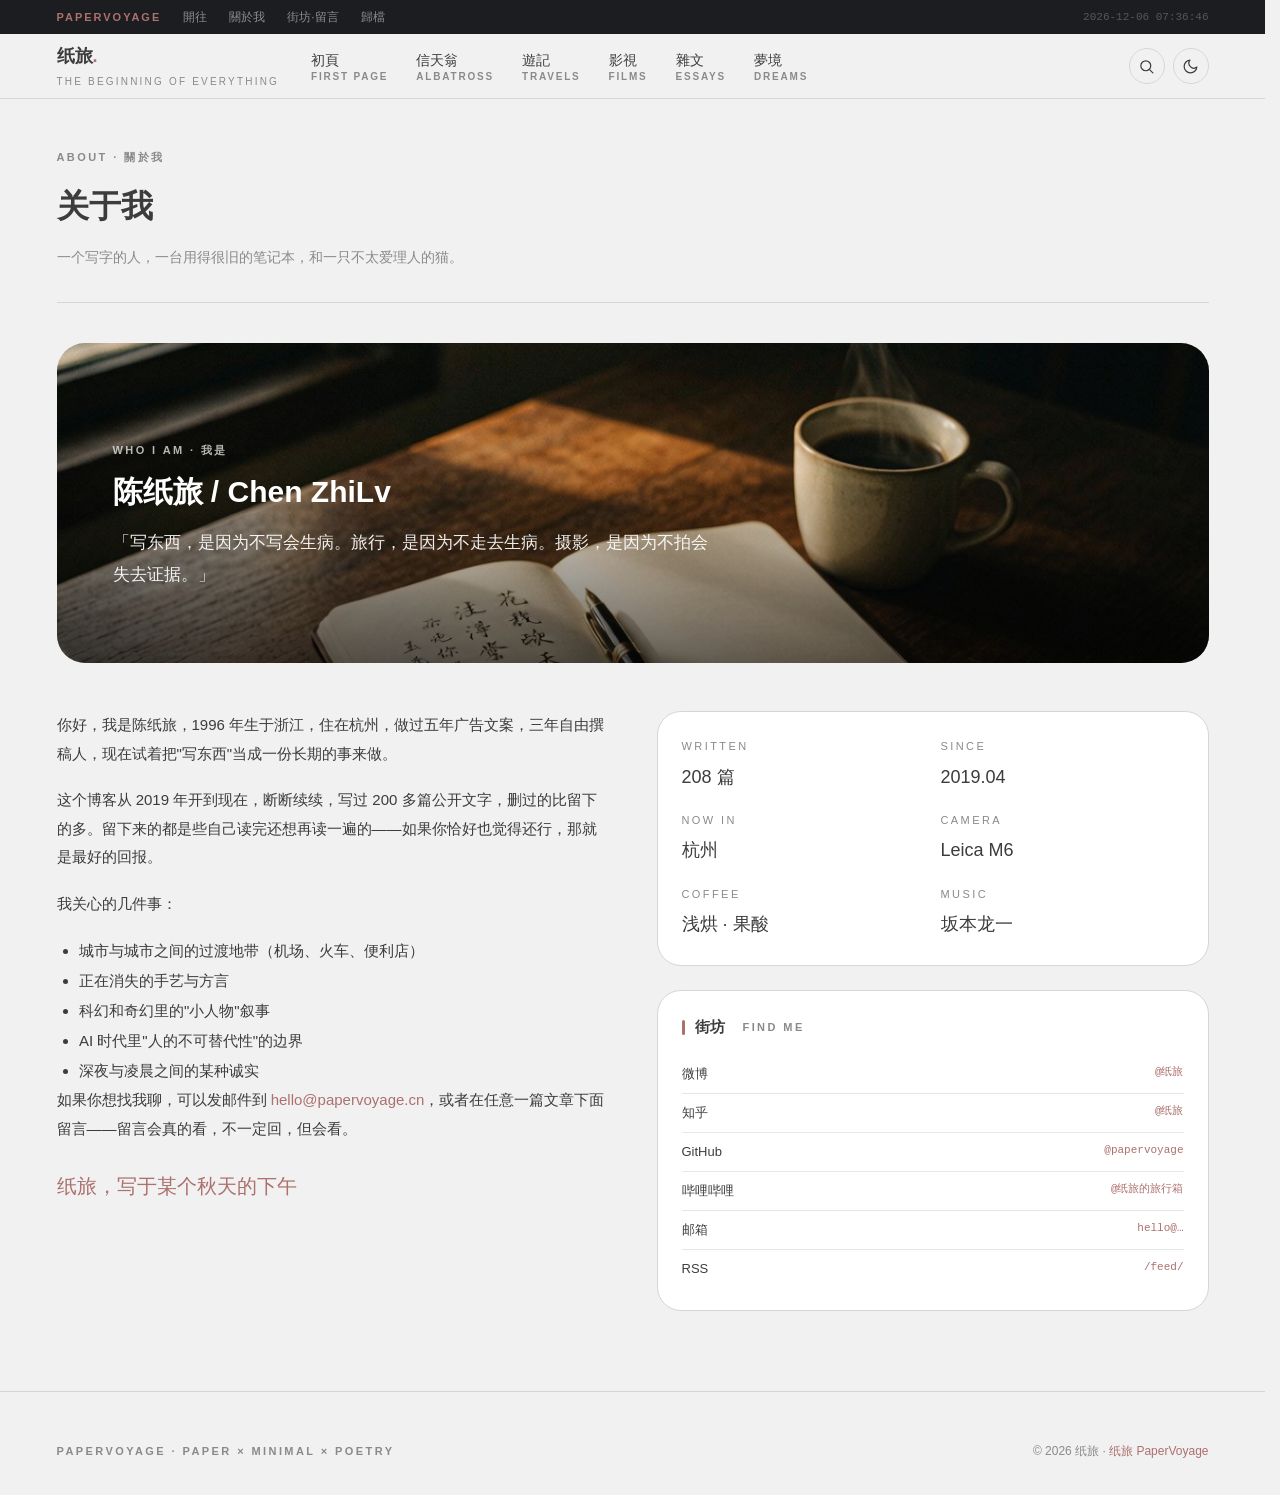
==== commit fe75ea9c: "页面切换体验全面升级：PJAX 无感切换 + 过渡动画 + CLS/白屏修复（v1.4.0） WordPress 主题（papervoyage/）： - 新增 assets/js/pjax.js：站内" ====
--- a/demo/about.html
+++ b/demo/about.html
@@ -5,7 +5,8 @@
 <meta name="viewport" content="width=device-width, initial-scale=1.0">
 <title>关于我 · 纸旅 PaperVoyage</title>
 <link rel="stylesheet" href="theme.css">
-<script>(function(){try{var t=localStorage.getItem('papervoyage-theme');if(t)document.documentElement.setAttribute('data-theme',t);}catch(e){}})();</script>
+<script>(function(){var d=document.documentElement,b='#f1f1f1';try{var t=localStorage.getItem('papervoyage-theme');if(t){d.setAttribute('data-theme',t);if(t==='dark')b='#1b1d20';}else if(window.matchMedia('(prefers-color-scheme: dark)').matches){d.setAttribute('data-theme','dark');b='#1b1d20';}}catch(e){}d.style.background=b;})();</script>
+<script type="speculationrules">{"prefetch":[{"source":"document","where":{"href_matches":"/*"},"eagerness":"conservative"}]}</script>
 </head>
 <body>
 
@@ -121,5 +122,6 @@
 </div>
 
 <script src="theme.js"></script>
+<script src="pjax.js"></script>
 </body>
 </html>
--- a/demo/theme.css
+++ b/demo/theme.css
@@ -469,8 +469,8 @@
 /* ========== 页面过渡：原生跨文档 View Transitions（Chrome 126+/Safari 18.2+）
    导航时旧页快照与新页交叉过渡，全程无空白；不支持的浏览器正常跳转 ========== */
 @view-transition{navigation:auto}
-@keyframes vt-out{to{opacity:0;transform:translateY(-1.2%)}}
-@keyframes vt-in{from{opacity:0;transform:translateY(1.2%)}}
+@keyframes vt-out{to{opacity:0}}
+@keyframes vt-in{from{opacity:0}}
 ::view-transition-old(root){animation:vt-out .32s ease both}
 ::view-transition-new(root){animation:vt-in .32s ease both}
 @media (prefers-reduced-motion: reduce){
@@ -489,3 +489,15 @@
 @media (prefers-reduced-motion: reduce){
   #list-flow>article,.post-flow>article{animation:none}
 }
+
+/* ========== 布局稳定性（CLS）：滚动条槽位稳定，消除长短页切换横向跳动 ========== */
+html{scrollbar-gutter:stable;background:var(--bg)}
+
+/* ========== PJAX 无感切换过渡：仅 main 轻微淡出/上浮进入，布局不动 ========== */
+main{transition:opacity .16s ease,transform .16s ease}
+main.pjax-exit{opacity:0;transform:translateY(-6px)}
+main.pjax-enter{transition:none;opacity:0;transform:translateY(10px)}
+@media (prefers-reduced-motion: reduce){
+  main{transition:none}
+  main.pjax-exit,main.pjax-enter{opacity:1;transform:none}
+}
